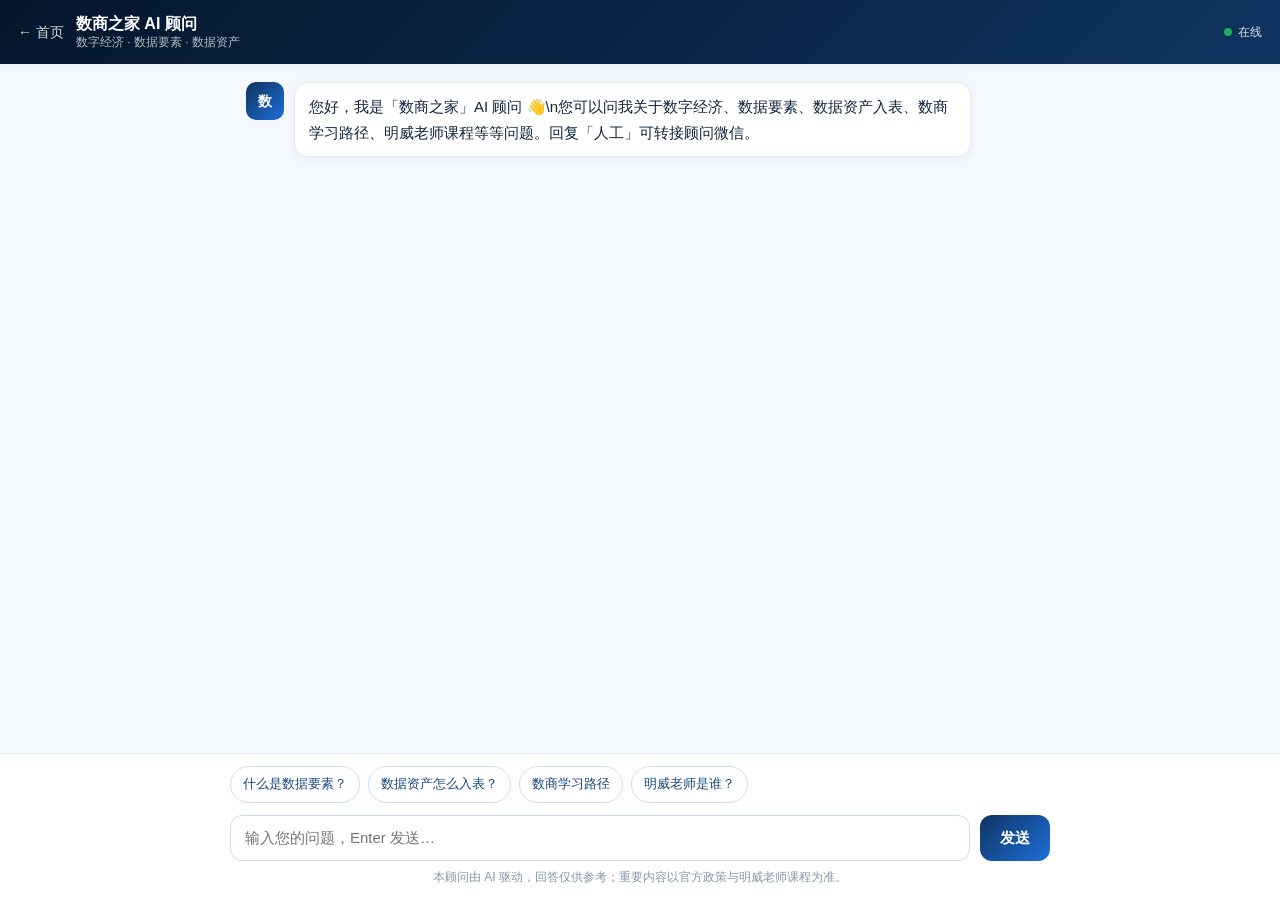
==== ai.html @ f111f015 "deploy: ai.html" ====
<!DOCTYPE html>
<html lang="zh-CN">
<head>
<meta charset="UTF-8">
<meta name="viewport" content="width=device-width, initial-scale=1">
<meta http-equiv="Cache-Control" content="no-cache, no-store, must-revalidate">
<meta http-equiv="Pragma" content="no-cache">
<meta http-equiv="Expires" content="0">
<title>数商之家 AI 顾问</title>
<link rel="stylesheet" href="assets/css/style.css">
<style>
  body { background: var(--bg-soft); }
  .ai-head {
    position: sticky; top: 0; z-index: 20;
    background: linear-gradient(135deg, var(--navy-900), var(--navy-700));
    color: #fff; padding: 14px 18px;
    display: flex; align-items: center; gap: 12px;
    box-shadow: var(--shadow-sm);
  }
  .ai-head a.back { color: #fff; text-decoration: none; font-size: 14px; opacity: .85; }
  .ai-head a.back:hover { opacity: 1; }
  .ai-head .who { display: flex; flex-direction: column; line-height: 1.3; }
  .ai-head .who b { font-size: 16px; }
  .ai-head .who small { font-size: 12px; opacity: .7; }
  .ai-head .status { margin-left: auto; display: flex; align-items: center; gap: 6px; font-size: 12px; opacity: .85; }
  .ai-head .status .dot { width: 8px; height: 8px; border-radius: 50%; background: #22c55e; }

  .ai-wrap { max-width: 820px; margin: 0 auto; padding: 18px 16px 140px; }
  .ai-box { min-height: 52vh; display: flex; flex-direction: column; gap: 14px; }

  .msg { display: flex; gap: 10px; max-width: 92%; }
  .msg .av {
    flex: 0 0 38px; width: 38px; height: 38px; border-radius: 10px;
    background: linear-gradient(135deg, var(--navy-700), var(--blue-500));
    color: #fff; display: flex; align-items: center; justify-content: center; font-weight: 700; font-size: 14px;
  }
  .msg.user { align-self: flex-end; flex-direction: row-reverse; }
  .msg.user .av { background: linear-gradient(135deg, var(--orange-500), var(--orange-400)); }
  .msg .bubble {
    background: #fff; border: 1px solid var(--line); border-radius: 14px;
    padding: 11px 14px; font-size: 15px; line-height: 1.7; box-shadow: var(--shadow-sm);
    white-space: pre-wrap; word-break: break-word;
  }
  .msg.user .bubble { background: linear-gradient(135deg, var(--orange-500), var(--orange-400)); color: #fff; border: none; }

  .typing .bubble { color: var(--text-3); }
  .typing .bubble i { display: inline-block; width: 6px; height: 6px; margin: 0 1px; border-radius: 50%; background: var(--text-3); animation: blink 1.2s infinite; }
  .typing .bubble i:nth-child(2) { animation-delay: .2s; }
  .typing .bubble i:nth-child(3) { animation-delay: .4s; }
  @keyframes blink { 0%,60%,100%{opacity:.25} 30%{opacity:1} }

  .ai-input {
    position: fixed; left: 0; right: 0; bottom: 0; z-index: 20;
    background: #fff; border-top: 1px solid var(--line);
    padding: 12px 16px calc(12px + env(safe-area-inset-bottom));
  }
  .ai-input .row { max-width: 820px; margin: 0 auto; display: flex; gap: 10px; align-items: flex-end; }
  .ai-input textarea {
    flex: 1; resize: none; border: 1px solid var(--line-strong); border-radius: 12px;
    padding: 11px 14px; font-family: var(--font); font-size: 15px; line-height: 1.5; max-height: 120px; outline: none;
  }
  .ai-input textarea:focus { border-color: var(--blue-500); }
  .ai-input button {
    flex: 0 0 auto; border: none; border-radius: 12px; cursor: pointer;
    background: linear-gradient(135deg, var(--navy-700), var(--blue-500)); color: #fff;
    padding: 0 20px; height: 46px; font-size: 15px; font-weight: 600;
  }
  .ai-input button:disabled { opacity: .5; cursor: not-allowed; }
  .ai-tip { max-width: 820px; margin: 6px auto 0; font-size: 12px; color: var(--text-3); text-align: center; }
  .quick { display: flex; flex-wrap: wrap; gap: 8px; margin-bottom: 4px; }
  .quick span {
    font-size: 13px; color: var(--navy-600); background: #fff; border: 1px solid var(--line-strong);
    border-radius: 999px; padding: 6px 12px; cursor: pointer;
  }
  .quick span:hover { border-color: var(--blue-500); }
</style>
</head>
<body>

<div class="ai-head">
  <a class="back" href="index.html">← 首页</a>
  <div class="who">
    <b>数商之家 AI 顾问</b>
    <small>数字经济 · 数据要素 · 数据资产</small>
  </div>
  <div class="status"><span class="dot"></span>在线</div>
</div>

<div class="ai-wrap">
  <div class="ai-box" id="box">
    <div class="msg">
      <div class="av">数</div>
      <div class="bubble">您好，我是「数商之家」AI 顾问 👋\n您可以问我关于数字经济、数据要素、数据资产入表、数商学习路径、明威老师课程等等问题。回复「人工」可转接顾问微信。</div>
    </div>
  </div>
</div>

<div class="ai-input">
  <div class="row">
    <div style="flex:1;display:flex;flex-direction:column;gap:8px">
      <div class="quick" id="quick">
        <span>什么是数据要素？</span>
        <span>数据资产怎么入表？</span>
        <span>数商学习路径</span>
        <span>明威老师是谁？</span>
      </div>
      <textarea id="input" rows="1" placeholder="输入您的问题，Enter 发送…"></textarea>
    </div>
    <button id="send">发送</button>
  </div>
  <div class="ai-tip">本顾问由 AI 驱动，回答仅供参考；重要内容以官方政策与明威老师课程为准。</div>
</div>

<script>
// ====== 配置：部署 Cloudflare Workers 后，把下面的地址替换成您的 Worker 地址 ======
const WORKER_URL = "https://shushang-ai-advisor.workers.dev/api/chat";

const box = document.getElementById("box");
const input = document.getElementById("input");
const sendBtn = document.getElementById("send");
const quick = document.getElementById("quick");

const SYSTEM_PROMPT = "你是「数商之家」的 AI 顾问，一个聚焦数字经济、数据要素、数据资产化的专业助手。" +
  "你用通俗易懂的中文回答，擅长把复杂政策翻译成人话，把产业趋势拆解成可执行动作。" +
  "你服务个人与企业用户，介绍数商学习路径、数据资产入表、公共数据授权运营、数字IP打造等主题。" +
  "当用户表达想找真人时，引导其加微信 19852697@qq.com 或电话 13149481331，备注「数商之家」。" +
  "回答简洁有结构，适当使用要点。不要编造不确定的政策细节。";

let history = [{ role: "system", content: SYSTEM_PROMPT }];

function addMsg(role, text, typing) {
  const el = document.createElement("div");
  el.className = "msg " + role + (typing ? " typing" : "");
  el.innerHTML = '<div class="av">' + (role === "user" ? "我" : "数") + '</div>' +
    '<div class="bubble">' + (typing ? "<i></i><i></i><i></i>" : escapeHtml(text)) + '</div>';
  box.appendChild(el);
  box.scrollTop = box.scrollHeight;
  return el;
}
function escapeHtml(s) {
  return s.replace(/[&<>]/g, c => ({ "&": "&amp;", "<": "&lt;", ">": "&gt;" }[c]));
}

async function ask(text) {
  if (!text.trim()) return;
  addMsg("user", text);
  history.push({ role: "user", content: text });
  input.value = ""; input.style.height = "auto";
  sendBtn.disabled = true;
  const loading = addMsg("ai", "", true);

  try {
    const resp = await fetch(WORKER_URL, {
      method: "POST",
      headers: { "Content-Type": "application/json" },
      body: JSON.stringify({ messages: history })
    });
    if (!resp.ok) throw new Error("服务返回 " + resp.status);
    const data = await resp.json();
    const reply = (data.choices && data.choices[0].message.content) || "（暂无回复）";
    history.push({ role: "assistant", content: reply });
    loading.classList.remove("typing");
    loading.querySelector(".bubble").textContent = reply;
  } catch (e) {
    loading.classList.remove("typing");
    loading.querySelector(".bubble").textContent = "暂时连不上顾问服务，请稍后再试，或直接加微信 19852697@qq.com。";
  } finally {
    sendBtn.disabled = false;
    box.scrollTop = box.scrollHeight;
  }
}

sendBtn.addEventListener("click", () => ask(input.value));
input.addEventListener("keydown", e => {
  if (e.key === "Enter" && !e.shiftKey) { e.preventDefault(); ask(input.value); }
});
input.addEventListener("input", () => { input.style.height = "auto"; input.style.height = Math.min(input.scrollHeight, 120) + "px"; });
quick.addEventListener("click", e => {
  if (e.target.tagName === "SPAN") ask(e.target.textContent);
});
</script>
</body>
</html>
---- assets/css/style.css ----
/* ==========================================================
   数商之家 Shushang Home — 全站样式表
   风格：深蓝专业风 + 橙色点缀，浅色主题
   ========================================================== */

:root {
  /* 主色 - 深蓝 */
  --navy-900: #05162c;
  --navy-800: #0a2447;
  --navy-700: #0f3460;
  --navy-600: #16487f;
  --blue-500: #1e6fd9;
  --blue-300: #6aa6f0;

  /* 强调色 - 橙 */
  --orange-600: #e8630a;
  --orange-500: #ff7a18;
  --orange-400: #ff9d52;
  --orange-100: #fff2e6;

  /* 辅助色 */
  --teal-500: #0fa8a0;
  --purple-500: #6b5ce7;

  /* 中性色 */
  --bg: #ffffff;
  --bg-soft: #f5f8fc;
  --bg-deep: #eef3fa;
  --line: #e2eaf5;
  --line-strong: #cfdcee;
  --text: #10243c;
  --text-2: #4a5c74;
  --text-3: #8496ac;
  --white: #fff;

  --radius-sm: 8px;
  --radius: 14px;
  --radius-lg: 20px;
  --shadow-sm: 0 2px 10px rgba(10, 36, 71, .06);
  --shadow: 0 8px 28px rgba(10, 36, 71, .09);
  --shadow-lg: 0 18px 48px rgba(10, 36, 71, .14);

  --maxw: 1200px;
  --nav-h: 72px;

  --font: "PingFang SC", "Microsoft YaHei", "Hiragino Sans GB", "Source Han Sans SC",
    -apple-system, BlinkMacSystemFont, "Segoe UI", Roboto, Helvetica, Arial, sans-serif;
}

* { box-sizing: border-box; }

html { scroll-behavior: smooth; }

body {
  margin: 0;
  font-family: var(--font);
  color: var(--text);
  background: var(--bg);
  font-size: 16px;
  line-height: 1.75;
  -webkit-font-smoothing: antialiased;
}

img, svg { max-width: 100%; display: block; }
a { color: inherit; text-decoration: none; }
ul { margin: 0; padding: 0; list-style: none; }
h1, h2, h3, h4 { margin: 0; line-height: 1.35; font-weight: 700; letter-spacing: -.01em; }
p { margin: 0; }
button { font-family: inherit; }

.container {
  width: 100%;
  max-width: var(--maxw);
  margin: 0 auto;
  padding: 0 24px;
}

/* ---------- 顶部公告条 ---------- */
.topbar {
  background: var(--navy-900);
  color: #c8d8ec;
  font-size: 13px;
  height: 36px;
  display: flex;
  align-items: center;
}
.topbar .container {
  display: flex;
  align-items: center;
  justify-content: space-between;
  gap: 16px;
}
.topbar span { opacity: .9; }
.topbar .dot {
  display: inline-block;
  width: 6px; height: 6px;
  border-radius: 50%;
  background: var(--orange-500);
  margin-right: 8px;
  vertical-align: middle;
}
.topbar-links { display: flex; gap: 18px; }
.topbar-links a:hover { color: var(--orange-400); }

/* ---------- 导航 ---------- */
.nav {
  position: sticky;
  top: 0;
  z-index: 100;
  background: rgba(255, 255, 255, .92);
  backdrop-filter: saturate(180%) blur(12px);
  border-bottom: 1px solid var(--line);
  transition: box-shadow .25s, background .25s;
}
.nav.scrolled { box-shadow: var(--shadow-sm); }
.nav .container {
  height: var(--nav-h);
  display: flex;
  align-items: center;
  gap: 28px;
}

.logo { display: flex; align-items: center; gap: 12px; flex-shrink: 0; }
.logo-mark {
  width: 40px; height: 40px;
  border-radius: 11px;
  background: linear-gradient(135deg, var(--navy-700), var(--blue-500) 60%, var(--orange-500));
  display: grid;
  place-items: center;
  color: #fff;
  font-weight: 800;
  font-size: 17px;
  letter-spacing: -1px;
  box-shadow: 0 6px 16px rgba(22, 72, 127, .3);
}
.logo-text b { display: block; font-size: 18px; letter-spacing: 1px; line-height: 1.2; }
.logo-text small { display: block; font-size: 11px; color: var(--text-3); letter-spacing: 2.5px; text-transform: uppercase; }

.nav-menu { display: flex; align-items: center; gap: 4px; margin-left: auto; }
.nav-menu > li { position: relative; }
.nav-menu a {
  display: block;
  padding: 10px 14px;
  border-radius: 8px;
  font-size: 15px;
  color: var(--text-2);
  font-weight: 500;
  transition: color .2s, background .2s;
}
.nav-menu a:hover { color: var(--navy-700); background: var(--bg-soft); }
.nav-menu a.active { color: var(--orange-600); font-weight: 600; }
.nav-menu a.active::after {
  content: "";
  position: absolute;
  left: 14px; right: 14px; bottom: 2px;
  height: 2px;
  border-radius: 2px;
  background: var(--orange-500);
}

.nav-cta {
  display: flex;
  align-items: center;
  gap: 10px;
  flex-shrink: 0;
}

/* 移动端汉堡 */
.nav-toggle {
  display: none;
  width: 42px; height: 42px;
  border: 1px solid var(--line-strong);
  border-radius: 10px;
  background: #fff;
  cursor: pointer;
  margin-left: auto;
  position: relative;
}
.nav-toggle i {
  position: absolute;
  left: 11px; right: 11px;
  height: 2px;
  background: var(--navy-700);
  border-radius: 2px;
  transition: .25s;
}
.nav-toggle i:nth-child(1) { top: 14px; }
.nav-toggle i:nth-child(2) { top: 20px; }
.nav-toggle i:nth-child(3) { top: 26px; }
.nav-toggle.open i:nth-child(1) { transform: translateY(6px) rotate(45deg); }
.nav-toggle.open i:nth-child(2) { opacity: 0; }
.nav-toggle.open i:nth-child(3) { transform: translateY(-6px) rotate(-45deg); }

/* ---------- 按钮 ---------- */
.btn {
  display: inline-flex;
  align-items: center;
  justify-content: center;
  gap: 8px;
  height: 44px;
  padding: 0 22px;
  border-radius: 10px;
  font-size: 15px;
  font-weight: 600;
  border: 1px solid transparent;
  cursor: pointer;
  transition: transform .18s, box-shadow .18s, background .18s, color .18s;
  white-space: nowrap;
}
.btn-primary {
  background: linear-gradient(135deg, var(--orange-500), var(--orange-600));
  color: #fff;
  box-shadow: 0 6px 18px rgba(232, 99, 10, .28);
}
.btn-primary:hover { transform: translateY(-2px); box-shadow: 0 10px 26px rgba(232, 99, 10, .36); }
.btn-navy {
  background: var(--navy-800);
  color: #fff;
}
.btn-navy:hover { background: var(--navy-700); transform: translateY(-2px); }
.btn-ghost {
  background: #fff;
  color: var(--navy-700);
  border-color: var(--line-strong);
}
.btn-ghost:hover { border-color: var(--blue-500); color: var(--blue-500); transform: translateY(-2px); }
.btn-light {
  background: rgba(255, 255, 255, .12);
  color: #fff;
  border-color: rgba(255, 255, 255, .32);
  backdrop-filter: blur(4px);
}
.btn-light:hover { background: rgba(255, 255, 255, .2); }
.btn-sm { height: 36px; padding: 0 16px; font-size: 14px; border-radius: 8px; }

/* ---------- 区块通用 ---------- */
.section { padding: 84px 0; }
.section-soft { background: var(--bg-soft); }
.section-deep { background: var(--bg-deep); }

.sec-head { max-width: 720px; margin-bottom: 44px; }
.sec-head.center { margin-left: auto; margin-right: auto; text-align: center; }
.eyebrow {
  display: inline-flex;
  align-items: center;
  gap: 8px;
  font-size: 13px;
  font-weight: 700;
  letter-spacing: 1.5px;
  color: var(--orange-600);
  text-transform: uppercase;
  margin-bottom: 14px;
}
.eyebrow::before {
  content: "";
  width: 24px; height: 2px;
  background: var(--orange-500);
  border-radius: 2px;
}
.sec-head h2 { font-size: 34px; color: var(--navy-800); margin-bottom: 14px; }
.sec-head p { color: var(--text-2); font-size: 16.5px; }

/* ---------- Hero ---------- */
.hero {
  position: relative;
  background: linear-gradient(135deg, var(--navy-900) 0%, var(--navy-700) 55%, #14457e 100%);
  color: #fff;
  overflow: hidden;
  padding: 92px 0 100px;
}
.hero::before {
  content: "";
  position: absolute;
  inset: 0;
  background-image:
    linear-gradient(rgba(255, 255, 255, .045) 1px, transparent 1px),
    linear-gradient(90deg, rgba(255, 255, 255, .045) 1px, transparent 1px);
  background-size: 56px 56px;
  mask-image: radial-gradient(ellipse at 30% 20%, #000 30%, transparent 78%);
}
.hero::after {
  content: "";
  position: absolute;
  width: 620px; height: 620px;
  right: -180px; top: -220px;
  border-radius: 50%;
  background: radial-gradient(circle, rgba(255, 122, 24, .28), transparent 62%);
}
.hero .container { position: relative; z-index: 2; }
.hero-grid {
  display: grid;
  grid-template-columns: 1.15fr .85fr;
  gap: 56px;
  align-items: center;
}
.hero h1 {
  font-size: 46px;
  line-height: 1.28;
  margin-bottom: 20px;
}
.hero h1 em { font-style: normal; color: var(--orange-400); }
.hero .lead {
  font-size: 17.5px;
  color: #c5d7ee;
  margin-bottom: 30px;
  max-width: 560px;
}
.hero-actions { display: flex; gap: 14px; flex-wrap: wrap; margin-bottom: 36px; }
.hero-tags { display: flex; flex-wrap: wrap; gap: 10px; }
.hero-tags span {
  font-size: 13.5px;
  padding: 6px 14px;
  border-radius: 999px;
  background: rgba(255, 255, 255, .1);
  border: 1px solid rgba(255, 255, 255, .18);
  color: #dbe7f6;
}

/* Hero 数据卡 */
.hero-card {
  background: rgba(255, 255, 255, .07);
  border: 1px solid rgba(255, 255, 255, .16);
  border-radius: var(--radius-lg);
  padding: 28px;
  backdrop-filter: blur(10px);
}
.hero-card h4 {
  font-size: 15px;
  color: #9fc0e6;
  margin-bottom: 20px;
  letter-spacing: .5px;
  font-weight: 600;
}
.stat-row { display: grid; grid-template-columns: 1fr 1fr; gap: 22px 18px; }
.stat b {
  display: block;
  font-size: 32px;
  line-height: 1.1;
  color: #fff;
  font-weight: 800;
}
.stat b i { font-style: normal; font-size: 16px; color: var(--orange-400); margin-left: 3px; }
.stat span { font-size: 13.5px; color: #a8c2e0; }
.hero-card .divider { height: 1px; background: rgba(255, 255, 255, .14); margin: 24px 0 18px; }
.hero-note { font-size: 13px; color: #93b1d4; line-height: 1.7; }

/* ---------- 板块卡片 ---------- */
.grid { display: grid; gap: 24px; }
.g-2 { grid-template-columns: repeat(2, 1fr); }
.g-3 { grid-template-columns: repeat(3, 1fr); }
.g-4 { grid-template-columns: repeat(4, 1fr); }

.card {
  background: #fff;
  border: 1px solid var(--line);
  border-radius: var(--radius);
  padding: 28px;
  transition: transform .22s, box-shadow .22s, border-color .22s;
}
.card:hover { transform: translateY(-4px); box-shadow: var(--shadow); border-color: var(--line-strong); }

.mod-card {
  position: relative;
  overflow: hidden;
  display: flex;
  flex-direction: column;
  min-height: 250px;
}
.mod-card::after {
  content: "";
  position: absolute;
  right: -40px; bottom: -40px;
  width: 130px; height: 130px;
  border-radius: 50%;
  background: var(--bg-soft);
  transition: transform .3s, background .3s;
}
.mod-card:hover::after { transform: scale(1.25); background: var(--orange-100); }
.mod-icon {
  width: 52px; height: 52px;
  border-radius: 14px;
  display: grid;
  place-items: center;
  background: linear-gradient(135deg, var(--navy-700), var(--blue-500));
  color: #fff;
  margin-bottom: 18px;
  position: relative;
  z-index: 1;
}
.mod-icon svg { width: 26px; height: 26px; }
.mod-card h3 { font-size: 20px; margin-bottom: 10px; position: relative; z-index: 1; }
.mod-card p { color: var(--text-2); font-size: 15px; position: relative; z-index: 1; flex: 1; }
.mod-card .more {
  margin-top: 16px;
  font-size: 14px;
  font-weight: 600;
  color: var(--orange-600);
  display: inline-flex;
  align-items: center;
  gap: 6px;
  position: relative;
  z-index: 1;
}
.mod-card .more::after { content: "→"; transition: transform .2s; }
.mod-card:hover .more::after { transform: translateX(5px); }

/* ---------- 亮点条 ---------- */
.highlights {
  display: grid;
  grid-template-columns: repeat(4, 1fr);
  gap: 1px;
  background: var(--line);
  border: 1px solid var(--line);
  border-radius: var(--radius);
  overflow: hidden;
}
.highlight {
  background: #fff;
  padding: 30px 26px;
  text-align: center;
}
.highlight b {
  display: block;
  font-size: 30px;
  color: var(--navy-700);
  font-weight: 800;
  line-height: 1.1;
}
.highlight b i { font-style: normal; font-size: 15px; color: var(--orange-500); margin-left: 2px; }
.highlight span { font-size: 14px; color: var(--text-2); }

/* ---------- 内容列表 ---------- */
.news-list { display: grid; gap: 14px; }
.news-item {
  display: grid;
  grid-template-columns: 96px 1fr auto;
  gap: 20px;
  align-items: center;
  padding: 20px 24px;
  background: #fff;
  border: 1px solid var(--line);
  border-radius: var(--radius);
  transition: border-color .2s, box-shadow .2s, transform .2s;
}
.news-item:hover { border-color: var(--blue-300); box-shadow: var(--shadow-sm); transform: translateX(3px); }
.news-date { font-size: 13px; color: var(--text-3); font-variant-numeric: tabular-nums; }
.news-item h4 { font-size: 17px; margin-bottom: 5px; color: var(--navy-800); }
.news-item p { font-size: 14.5px; color: var(--text-2); }
.tag {
  display: inline-block;
  font-size: 12.5px;
  font-weight: 600;
  padding: 4px 12px;
  border-radius: 999px;
  background: var(--bg-soft);
  color: var(--navy-600);
  border: 1px solid var(--line);
  white-space: nowrap;
}
.tag-orange { background: var(--orange-100); color: var(--orange-600); border-color: #ffd9b8; }
.tag-blue { background: #e8f1fd; color: var(--blue-500); border-color: #cfe2fb; }
.tag-teal { background: #e4f7f5; color: #0b8f88; border-color: #c2ece8; }
.tag-purple { background: #efedfd; color: #5b4bd6; border-color: #d8d3fa; }

/* ---------- 时间轴 ---------- */
.timeline { position: relative; padding-left: 34px; }
.timeline::before {
  content: "";
  position: absolute;
  left: 9px; top: 6px; bottom: 6px;
  width: 2px;
  background: linear-gradient(180deg, var(--orange-500), var(--blue-500));
  border-radius: 2px;
}
.tl-item { position: relative; padding-bottom: 30px; }
.tl-item:last-child { padding-bottom: 0; }
.tl-item::before {
  content: "";
  position: absolute;
  left: -30px; top: 7px;
  width: 12px; height: 12px;
  border-radius: 50%;
  background: #fff;
  border: 3px solid var(--orange-500);
}
.tl-item h4 { font-size: 17px; color: var(--navy-800); margin-bottom: 6px; }
.tl-item .tl-time { font-size: 13px; color: var(--orange-600); font-weight: 600; margin-bottom: 4px; }
.tl-item p { color: var(--text-2); font-size: 15px; }

/* ---------- 步骤 / 路径 ---------- */
.steps { display: grid; grid-template-columns: repeat(4, 1fr); gap: 20px; }
.step {
  position: relative;
  background: #fff;
  border: 1px solid var(--line);
  border-radius: var(--radius);
  padding: 26px 22px;
}
.step .num {
  width: 38px; height: 38px;
  border-radius: 10px;
  background: var(--navy-800);
  color: #fff;
  display: grid;
  place-items: center;
  font-weight: 700;
  font-size: 16px;
  margin-bottom: 16px;
}
.step h4 { font-size: 17px; margin-bottom: 8px; }
.step p { font-size: 14.5px; color: var(--text-2); }

/* ---------- 特性列表 ---------- */
.feature-list { display: grid; gap: 14px; margin-top: 8px; }
.feature-list li {
  display: flex;
  gap: 12px;
  align-items: flex-start;
  font-size: 15.5px;
  color: var(--text-2);
}
.feature-list li svg { flex-shrink: 0; margin-top: 4px; width: 18px; height: 18px; color: var(--orange-500); }

/* ---------- 通用两栏 ---------- */
.split {
  display: grid;
  grid-template-columns: 1fr 1fr;
  gap: 56px;
  align-items: center;
}
.split.reverse .split-visual { order: -1; }

/* 视觉块（纯 CSS/SVG 插画容器） */
.visual {
  position: relative;
  border-radius: var(--radius-lg);
  overflow: hidden;
  background: linear-gradient(140deg, var(--navy-800), var(--navy-600) 60%, var(--blue-500));
  min-height: 340px;
  display: grid;
  place-items: center;
  padding: 34px;
  color: #fff;
}
.visual::before {
  content: "";
  position: absolute;
  inset: 0;
  background-image:
    linear-gradient(rgba(255, 255, 255, .05) 1px, transparent 1px),
    linear-gradient(90deg, rgba(255, 255, 255, .05) 1px, transparent 1px);
  background-size: 40px 40px;
}
.visual > * { position: relative; z-index: 1; }
.visual-inner { text-align: center; }
.visual-inner .big {
  font-size: 52px;
  font-weight: 800;
  line-height: 1.1;
  margin-bottom: 10px;
}
.visual-inner .big em { font-style: normal; color: var(--orange-400); }
.visual-inner p { color: #b9d0ea; font-size: 15px; }

/* ---------- 图表条 ---------- */
.bars { display: grid; gap: 16px; }
.bar-row { display: grid; grid-template-columns: 108px 1fr 62px; gap: 14px; align-items: center; font-size: 14.5px; }
.bar-track { height: 10px; background: var(--bg-deep); border-radius: 999px; overflow: hidden; }
.bar-fill { height: 100%; border-radius: 999px; background: linear-gradient(90deg, var(--navy-600), var(--blue-500)); }
.bar-row .val { text-align: right; color: var(--navy-700); font-weight: 700; font-variant-numeric: tabular-nums; }

/* ---------- 引用 ---------- */
.quote {
  background: var(--navy-800);
  color: #fff;
  border-radius: var(--radius-lg);
  padding: 44px 48px;
  position: relative;
  overflow: hidden;
}
.quote::before {
  content: "\201C";
  position: absolute;
  left: 18px; top: -14px;
  font-size: 130px;
  color: rgba(255, 255, 255, .07);
  font-family: Georgia, serif;
}
.quote p { font-size: 21px; line-height: 1.75; position: relative; z-index: 1; }
.quote footer { margin-top: 18px; font-size: 14.5px; color: #9fc0e6; position: relative; z-index: 1; }

/* ---------- CTA ---------- */
.cta {
  background: linear-gradient(120deg, var(--navy-900), var(--navy-700) 60%, #14508f);
  color: #fff;
  text-align: center;
  padding: 76px 0;
  position: relative;
  overflow: hidden;
}
.cta::after {
  content: "";
  position: absolute;
  width: 500px; height: 500px;
  left: -160px; bottom: -260px;
  border-radius: 50%;
  background: radial-gradient(circle, rgba(255, 122, 24, .25), transparent 62%);
}
.cta .container { position: relative; z-index: 1; }
.cta h2 { font-size: 32px; margin-bottom: 14px; }
.cta p { color: #bfd4ee; margin-bottom: 28px; font-size: 16.5px; }
.cta .hero-actions { justify-content: center; margin-bottom: 0; }

/* ---------- 页脚 ---------- */
.footer {
  background: var(--navy-900);
  color: #9db4d0;
  padding: 60px 0 26px;
  font-size: 14.5px;
}
.footer-grid {
  display: grid;
  grid-template-columns: 1.6fr 1fr 1fr 1fr 1.2fr;
  gap: 36px;
  padding-bottom: 36px;
  border-bottom: 1px solid rgba(255, 255, 255, .1);
}
.footer h5 { color: #fff; font-size: 15px; margin-bottom: 16px; font-weight: 600; }
.footer li { margin-bottom: 10px; }
.footer li a:hover { color: var(--orange-400); }
.footer .logo-text b { color: #fff; }
.footer .logo-text small { color: #6f88a6; }
.footer-about { margin: 16px 0 0; line-height: 1.8; }
.footer-bottom {
  padding-top: 22px;
  display: flex;
  justify-content: space-between;
  gap: 16px;
  flex-wrap: wrap;
  font-size: 13.5px;
  color: #6f88a6;
}
.disclaimer {
  margin-top: 18px;
  padding: 14px 18px;
  background: rgba(255, 255, 255, .05);
  border-left: 3px solid var(--orange-500);
  border-radius: 0 8px 8px 0;
  font-size: 13px;
  color: #8fa7c4;
  line-height: 1.7;
}

/* ---------- 页头（内页） ---------- */
.pagehead {
  background: linear-gradient(135deg, var(--navy-900), var(--navy-700) 70%, #16487f);
  color: #fff;
  padding: 56px 0 60px;
  position: relative;
  overflow: hidden;
}
.pagehead::before {
  content: "";
  position: absolute;
  inset: 0;
  background-image:
    linear-gradient(rgba(255, 255, 255, .04) 1px, transparent 1px),
    linear-gradient(90deg, rgba(255, 255, 255, .04) 1px, transparent 1px);
  background-size: 48px 48px;
  mask-image: radial-gradient(ellipse at 80% 0%, #000 20%, transparent 72%);
}
.pagehead .container { position: relative; z-index: 1; }
.crumb { font-size: 13.5px; color: #93b1d4; margin-bottom: 14px; }
.crumb a:hover { color: var(--orange-400); }
.pagehead h1 { font-size: 38px; margin-bottom: 14px; }
.pagehead p { color: #bed2ea; font-size: 16.5px; max-width: 720px; }
.pagehead-tags { display: flex; gap: 10px; flex-wrap: wrap; margin-top: 22px; }
.pagehead-tags span {
  font-size: 13px;
  padding: 5px 14px;
  border-radius: 999px;
  background: rgba(255, 255, 255, .1);
  border: 1px solid rgba(255, 255, 255, .2);
}

/* ---------- 面包屑筛选 ---------- */
.filters {
  display: flex;
  gap: 10px;
  flex-wrap: wrap;
  margin-bottom: 28px;
}
.filter {
  padding: 8px 18px;
  border-radius: 999px;
  border: 1px solid var(--line-strong);
  background: #fff;
  font-size: 14.5px;
  color: var(--text-2);
  cursor: pointer;
  transition: .2s;
}
.filter:hover { border-color: var(--blue-500); color: var(--blue-500); }
.filter.active { background: var(--navy-800); border-color: var(--navy-800); color: #fff; }

/* ---------- 表格 ---------- */
.table-wrap { overflow-x: auto; border: 1px solid var(--line); border-radius: var(--radius); background: #fff; }
table { width: 100%; border-collapse: collapse; font-size: 14.8px; min-width: 620px; }
th {
  background: var(--bg-soft);
  text-align: left;
  padding: 14px 18px;
  font-size: 14px;
  color: var(--navy-700);
  font-weight: 700;
  white-space: nowrap;
}
td { padding: 14px 18px; border-top: 1px solid var(--line); color: var(--text-2); }
tbody tr:hover td { background: #fafcff; }
td strong { color: var(--text); }

/* ---------- 人物 ---------- */
.profile-card {
  background: #fff;
  border: 1px solid var(--line);
  border-radius: var(--radius-lg);
  overflow: hidden;
  box-shadow: var(--shadow-sm);
}
.profile-top {
  padding: 34px;
  background: linear-gradient(135deg, var(--navy-800), var(--navy-600) 65%, var(--blue-500));
  color: #fff;
  display: flex;
  gap: 24px;
  align-items: center;
}
.avatar {
  width: 108px; height: 108px;
  border-radius: 24px;
  flex-shrink: 0;
  background: linear-gradient(140deg, var(--orange-400), var(--orange-600));
  display: grid;
  place-items: center;
  font-size: 40px;
  font-weight: 800;
  color: #fff;
  box-shadow: 0 10px 26px rgba(0, 0, 0, .22);
}
.profile-top h2 { font-size: 27px; margin-bottom: 6px; }
.profile-top .role { color: #ffcf9e; font-size: 15px; font-weight: 600; margin-bottom: 12px; }
.profile-top .bio { color: #c3d7ee; font-size: 14.5px; line-height: 1.7; }
.profile-body { padding: 28px 34px 34px; }
.profile-body h4 { font-size: 16px; color: var(--navy-800); margin-bottom: 14px; }
.chips { display: flex; flex-wrap: wrap; gap: 10px; margin-bottom: 26px; }
.chip {
  padding: 7px 15px;
  border-radius: 8px;
  background: var(--bg-soft);
  border: 1px solid var(--line);
  font-size: 14px;
  color: var(--navy-600);
  font-weight: 500;
}

/* ---------- 服务流程 ---------- */
.flow { display: grid; grid-template-columns: repeat(4, 1fr); gap: 16px; }
.flow-step {
  background: #fff;
  border: 1px solid var(--line);
  border-radius: var(--radius);
  padding: 24px 20px;
  position: relative;
}
.flow-step .idx {
  font-size: 13px;
  font-weight: 700;
  color: var(--orange-600);
  letter-spacing: 1px;
  margin-bottom: 8px;
}
.flow-step h4 { font-size: 16.5px; margin-bottom: 8px; }
.flow-step p { font-size: 14px; color: var(--text-2); }

/* ---------- 响应式 ---------- */
@media (max-width: 1080px) {
  .footer-grid { grid-template-columns: 1fr 1fr 1fr; }
  .hero-grid { grid-template-columns: 1fr; gap: 40px; }
  .hero h1 { font-size: 38px; }
}

@media (max-width: 900px) {
  .nav-toggle { display: block; }
  .nav-menu {
    position: absolute;
    top: var(--nav-h);
    left: 0; right: 0;
    background: #fff;
    border-bottom: 1px solid var(--line);
    flex-direction: column;
    align-items: stretch;
    gap: 0;
    padding: 10px 16px 18px;
    box-shadow: var(--shadow);
    display: none;
  }
  .nav-menu.open { display: flex; }
  .nav-menu a { padding: 13px 10px; font-size: 16px; border-radius: 6px; }
  .nav-menu a.active::after { display: none; }
  .nav-cta { display: none; }
  .g-4, .g-3, .steps, .flow { grid-template-columns: repeat(2, 1fr); }
  .split { grid-template-columns: 1fr; gap: 34px; }
  .split.reverse .split-visual { order: 0; }
  .highlights { grid-template-columns: repeat(2, 1fr); }
  .section { padding: 60px 0; }
  .sec-head h2 { font-size: 28px; }
  .news-item { grid-template-columns: 1fr; gap: 10px; }
  .news-date { order: -1; }
}

@media (max-width: 620px) {
  .container { padding: 0 18px; }
  .topbar-links { display: none; }
  .hero { padding: 60px 0 70px; }
  .hero h1 { font-size: 30px; }
  .hero .lead { font-size: 16px; }
  .g-4, .g-3, .g-2, .steps, .flow, .highlights { grid-template-columns: 1fr; }
  .sec-head h2 { font-size: 25px; }
  .pagehead h1 { font-size: 29px; }
  .quote { padding: 32px 26px; }
  .quote p { font-size: 18px; }
  .profile-top { flex-direction: column; text-align: center; padding: 26px; }
  .profile-body { padding: 24px 22px 28px; }
  .footer-grid { grid-template-columns: 1fr 1fr; }
  .stat-row { grid-template-columns: 1fr 1fr; }
}

/* ---------- 动效 ---------- */
.reveal { opacity: 0; transform: translateY(22px); transition: opacity .6s ease, transform .6s ease; }
.reveal.in { opacity: 1; transform: none; }

/* 回到顶部 */
.totop {
  position: fixed;
  right: 26px; bottom: 26px;
  width: 46px; height: 46px;
  border-radius: 50%;
  background: var(--navy-800);
  color: #fff;
  border: none;
  cursor: pointer;
  display: grid;
  place-items: center;
  box-shadow: var(--shadow);
  opacity: 0;
  pointer-events: none;
  transition: opacity .25s, transform .25s;
  z-index: 90;
}
.totop.show { opacity: 1; pointer-events: auto; }
.totop:hover { transform: translateY(-3px); background: var(--orange-500); }
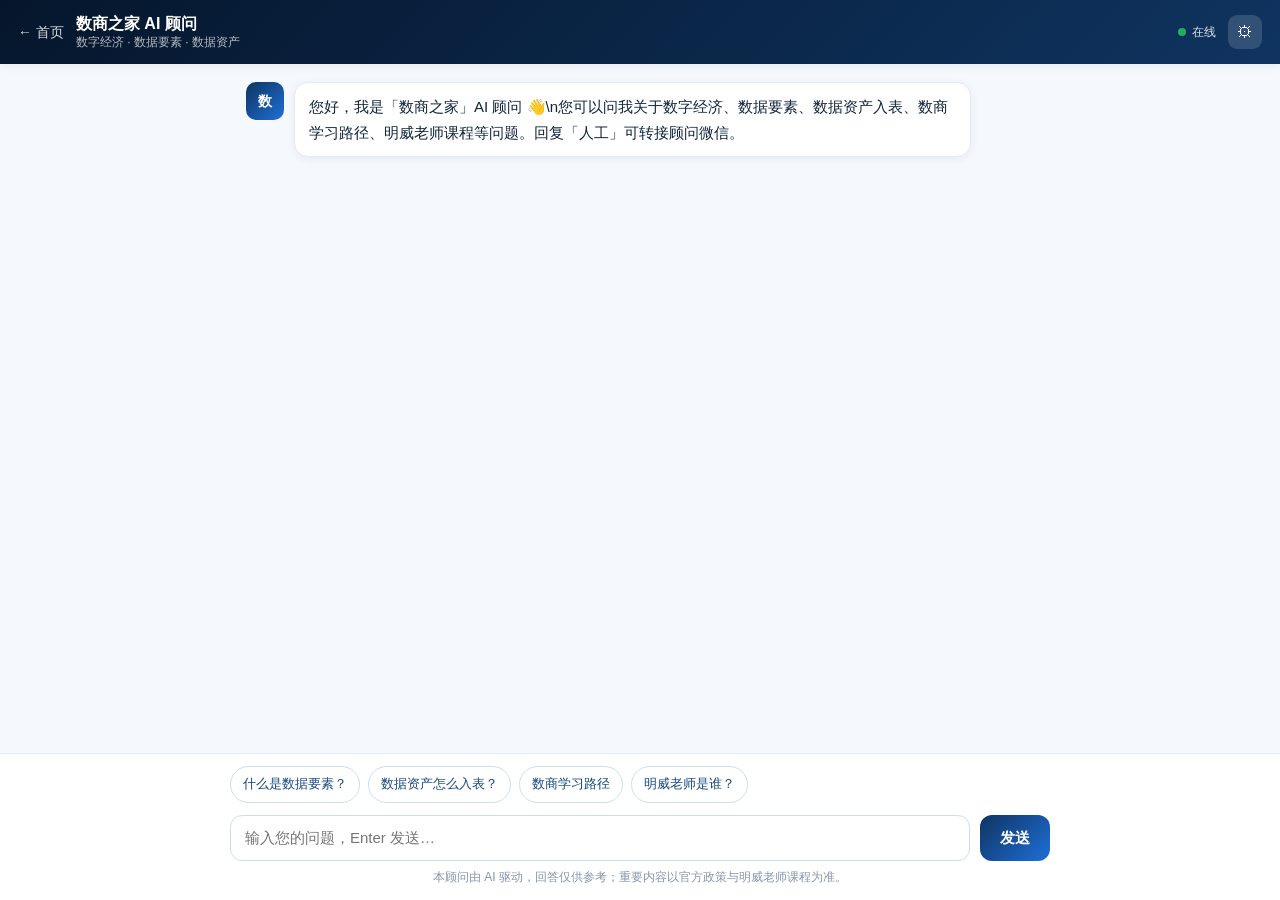
==== commit ae53331a: "deploy: ai.html" ====
--- a/ai.html
+++ b/ai.html
@@ -24,6 +24,21 @@
   .ai-head .who small { font-size: 12px; opacity: .7; }
   .ai-head .status { margin-left: auto; display: flex; align-items: center; gap: 6px; font-size: 12px; opacity: .85; }
   .ai-head .status .dot { width: 8px; height: 8px; border-radius: 50%; background: #22c55e; }
+  .ai-head .gear { background: rgba(255,255,255,.15); border: none; color: #fff; width: 34px; height: 34px; border-radius: 9px; cursor: pointer; font-size: 16px; }
+  .ai-head .gear:hover { background: rgba(255,255,255,.3); }
+
+  .ai-set {
+    background: #fff; border-bottom: 1px solid var(--line); padding: 12px 16px;
+    display: none; gap: 10px; flex-wrap: wrap; align-items: center;
+    box-shadow: var(--shadow-sm);
+  }
+  .ai-set.show { display: flex; }
+  .ai-set select, .ai-set input {
+    border: 1px solid var(--line-strong); border-radius: 9px; padding: 8px 11px; font-size: 14px; font-family: var(--font);
+  }
+  .ai-set input { flex: 1; min-width: 200px; }
+  .ai-set button { border: none; border-radius: 9px; padding: 8px 16px; background: var(--navy-700); color: #fff; cursor: pointer; font-size: 14px; }
+  .ai-set .hint { width: 100%; font-size: 12px; color: var(--text-3); margin: 0; }
 
   .ai-wrap { max-width: 820px; margin: 0 auto; padding: 18px 16px 140px; }
   .ai-box { min-height: 52vh; display: flex; flex-direction: column; gap: 14px; }
@@ -84,13 +99,26 @@
     <small>数字经济 · 数据要素 · 数据资产</small>
   </div>
   <div class="status"><span class="dot"></span>在线</div>
+  <button class="gear" id="gear" title="设置 API Key">⚙</button>
+</div>
+
+<div class="ai-set" id="set">
+  <select id="model">
+    <option value="deepseek">DeepSeek（需 API Key，便宜）</option>
+    <option value="gemini">Gemini（Google 免费层，真正免费）</option>
+  </select>
+  <input id="apikey" type="password" placeholder="粘贴您的 API Key（仅保存在本机浏览器）" autocomplete="off">
+  <button id="save">保存</button>
+  <p class="hint" id="sethint">
+    Key 只存在您当前浏览器（localStorage），不会上传到任何服务器，也不会写进网站代码。DeepSeek Key 在 platform.deepseek.com 获取；Gemini 免费 Key 在 aistudio.google.com/apikey 获取（无需信用卡）。
+  </p>
 </div>
 
 <div class="ai-wrap">
   <div class="ai-box" id="box">
     <div class="msg">
       <div class="av">数</div>
-      <div class="bubble">您好，我是「数商之家」AI 顾问 👋\n您可以问我关于数字经济、数据要素、数据资产入表、数商学习路径、明威老师课程等等问题。回复「人工」可转接顾问微信。</div>
+      <div class="bubble">您好，我是「数商之家」AI 顾问 👋\n您可以问我关于数字经济、数据要素、数据资产入表、数商学习路径、明威老师课程等问题。回复「人工」可转接顾问微信。</div>
     </div>
   </div>
 </div>
@@ -112,19 +140,41 @@
 </div>
 
 <script>
-// ====== 配置：部署 Cloudflare Workers 后，把下面的地址替换成您的 Worker 地址 ======
-const WORKER_URL = "https://shushang-ai-advisor.workers.dev/api/chat";
-
 const box = document.getElementById("box");
 const input = document.getElementById("input");
 const sendBtn = document.getElementById("send");
 const quick = document.getElementById("quick");
+const gear = document.getElementById("gear");
+const setPanel = document.getElementById("set");
+const modelSel = document.getElementById("model");
+const keyInput = document.getElementById("apikey");
+const saveBtn = document.getElementById("save");
+const setHint = document.getElementById("sethint");
 
 const SYSTEM_PROMPT = "你是「数商之家」的 AI 顾问，一个聚焦数字经济、数据要素、数据资产化的专业助手。" +
   "你用通俗易懂的中文回答，擅长把复杂政策翻译成人话，把产业趋势拆解成可执行动作。" +
   "你服务个人与企业用户，介绍数商学习路径、数据资产入表、公共数据授权运营、数字IP打造等主题。" +
   "当用户表达想找真人时，引导其加微信 19852697@qq.com 或电话 13149481331，备注「数商之家」。" +
   "回答简洁有结构，适当使用要点。不要编造不确定的政策细节。";
+
+// 读取本地保存的 Key
+let cfg = {
+  model: localStorage.getItem("ssz_model") || "deepseek",
+  key: localStorage.getItem("ssz_key") || ""
+};
+modelSel.value = cfg.model;
+keyInput.value = cfg.key;
+
+gear.addEventListener("click", () => setPanel.classList.toggle("show"));
+saveBtn.addEventListener("click", () => {
+  cfg.model = modelSel.value;
+  cfg.key = keyInput.value.trim();
+  localStorage.setItem("ssz_model", cfg.model);
+  localStorage.setItem("ssz_key", cfg.key);
+  setPanel.classList.remove("show");
+  if (!cfg.key) { alert("已保存，但未填写 Key，仍无法对话。"); }
+  else { alert("已保存到本机浏览器，现在可以对话了。"); }
+});
 
 let history = [{ role: "system", content: SYSTEM_PROMPT }];
 
@@ -138,11 +188,16 @@
   return el;
 }
 function escapeHtml(s) {
-  return s.replace(/[&<>]/g, c => ({ "&": "&amp;", "<": "&lt;", ">": "&gt;" }[c]));
+  return String(s).replace(/[&<>]/g, c => ({ "&": "&amp;", "<": "&lt;", ">": "&gt;" }[c]));
 }
 
 async function ask(text) {
   if (!text.trim()) return;
+  if (!cfg.key) {
+    addMsg("ai", "请先点右上角 ⚙ 填入您的 API Key 再开始对话。");
+    setPanel.classList.add("show");
+    return;
+  }
   addMsg("user", text);
   history.push({ role: "user", content: text });
   input.value = ""; input.style.height = "auto";
@@ -150,23 +205,49 @@
   const loading = addMsg("ai", "", true);
 
   try {
-    const resp = await fetch(WORKER_URL, {
-      method: "POST",
-      headers: { "Content-Type": "application/json" },
-      body: JSON.stringify({ messages: history })
-    });
-    if (!resp.ok) throw new Error("服务返回 " + resp.status);
-    const data = await resp.json();
-    const reply = (data.choices && data.choices[0].message.content) || "（暂无回复）";
+    const reply = await callAPI(text);
     history.push({ role: "assistant", content: reply });
     loading.classList.remove("typing");
     loading.querySelector(".bubble").textContent = reply;
   } catch (e) {
     loading.classList.remove("typing");
-    loading.querySelector(".bubble").textContent = "暂时连不上顾问服务，请稍后再试，或直接加微信 19852697@qq.com。";
+    loading.querySelector(".bubble").textContent = "调用失败：" + e.message + "。请检查 Key 是否正确，或点 ⚙ 切换模型。";
   } finally {
     sendBtn.disabled = false;
     box.scrollTop = box.scrollHeight;
+  }
+}
+
+async function callAPI(userText) {
+  if (cfg.model === "gemini") {
+    // Gemini：免费层，key 放在查询参数
+    const url = "https://generativelanguage.googleapis.com/v1beta/models/gemini-1.5-flash:generateContent?key=" + encodeURIComponent(cfg.key);
+    const contents = history.filter(m => m.role !== "system").map(m => ({
+      role: m.role === "assistant" ? "model" : "user",
+      parts: [{ text: m.content }]
+    }));
+    const sys = history.find(m => m.role === "system");
+    const body = { contents };
+    if (sys) body.systemInstruction = { parts: [{ text: sys.content }] };
+    const resp = await fetch(url, {
+      method: "POST",
+      headers: { "Content-Type": "application/json" },
+      body: JSON.stringify(body)
+    });
+    if (!resp.ok) { const t = await resp.text(); throw new Error("Gemini " + resp.status + " " + t.slice(0, 120)); }
+    const data = await resp.json();
+    return data.candidates[0].content.parts.map(p => p.text).join("");
+  } else {
+    // DeepSeek：OpenAI 兼容格式
+    const url = "https://api.deepseek.com/chat/completions";
+    const resp = await fetch(url, {
+      method: "POST",
+      headers: { "Content-Type": "application/json", Authorization: "Bearer " + cfg.key },
+      body: JSON.stringify({ model: "deepseek-chat", messages: history, temperature: 0.7, stream: false })
+    });
+    if (!resp.ok) { const t = await resp.text(); throw new Error("DeepSeek " + resp.status + " " + t.slice(0, 120)); }
+    const data = await resp.json();
+    return (data.choices && data.choices[0].message.content) || "（暂无回复）";
   }
 }
 
@@ -175,9 +256,7 @@
   if (e.key === "Enter" && !e.shiftKey) { e.preventDefault(); ask(input.value); }
 });
 input.addEventListener("input", () => { input.style.height = "auto"; input.style.height = Math.min(input.scrollHeight, 120) + "px"; });
-quick.addEventListener("click", e => {
-  if (e.target.tagName === "SPAN") ask(e.target.textContent);
-});
+quick.addEventListener("click", e => { if (e.target.tagName === "SPAN") ask(e.target.textContent); });
 </script>
 </body>
 </html>
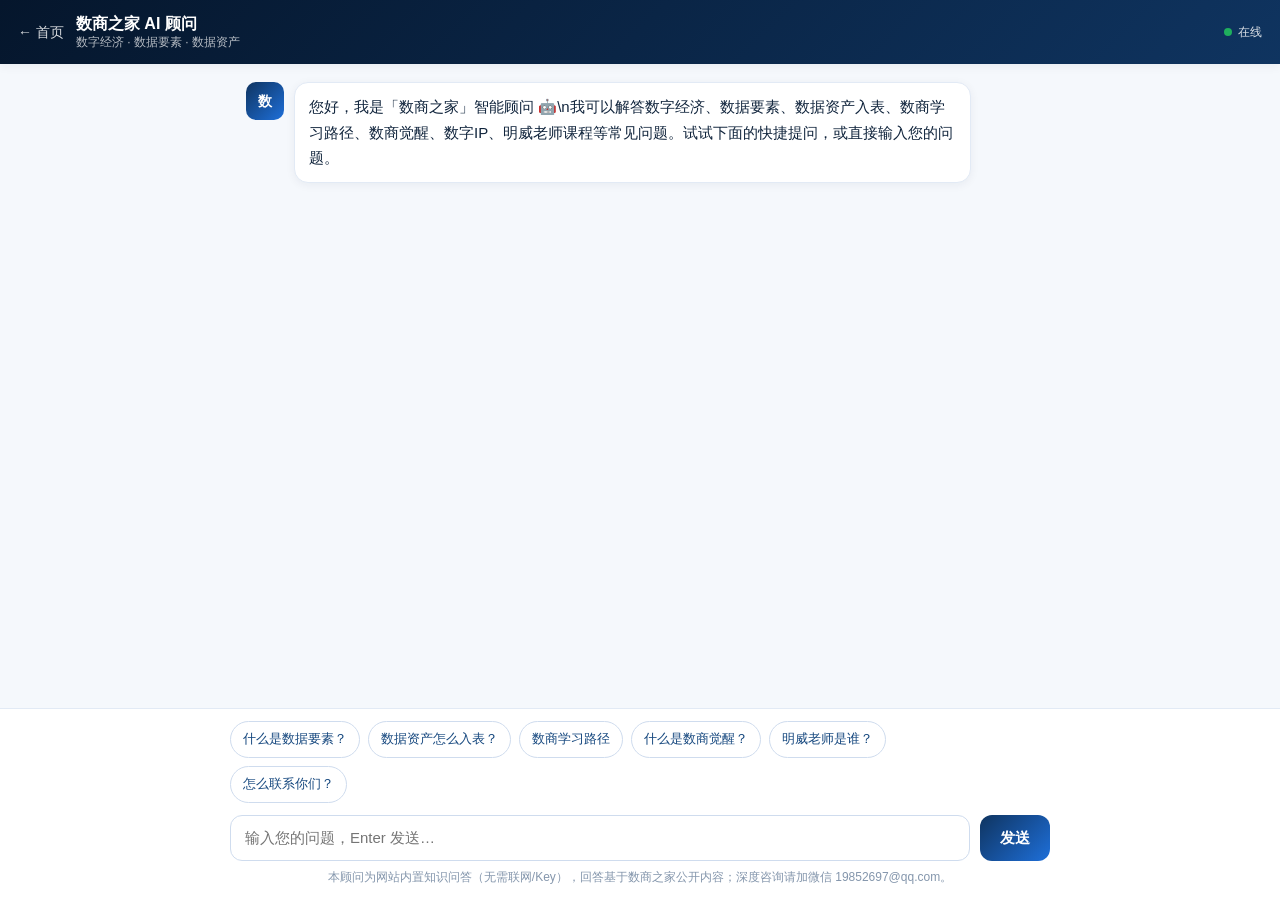
==== commit da59d917: "deploy: ai.html" ====
--- a/ai.html
+++ b/ai.html
@@ -24,21 +24,6 @@
   .ai-head .who small { font-size: 12px; opacity: .7; }
   .ai-head .status { margin-left: auto; display: flex; align-items: center; gap: 6px; font-size: 12px; opacity: .85; }
   .ai-head .status .dot { width: 8px; height: 8px; border-radius: 50%; background: #22c55e; }
-  .ai-head .gear { background: rgba(255,255,255,.15); border: none; color: #fff; width: 34px; height: 34px; border-radius: 9px; cursor: pointer; font-size: 16px; }
-  .ai-head .gear:hover { background: rgba(255,255,255,.3); }
-
-  .ai-set {
-    background: #fff; border-bottom: 1px solid var(--line); padding: 12px 16px;
-    display: none; gap: 10px; flex-wrap: wrap; align-items: center;
-    box-shadow: var(--shadow-sm);
-  }
-  .ai-set.show { display: flex; }
-  .ai-set select, .ai-set input {
-    border: 1px solid var(--line-strong); border-radius: 9px; padding: 8px 11px; font-size: 14px; font-family: var(--font);
-  }
-  .ai-set input { flex: 1; min-width: 200px; }
-  .ai-set button { border: none; border-radius: 9px; padding: 8px 16px; background: var(--navy-700); color: #fff; cursor: pointer; font-size: 14px; }
-  .ai-set .hint { width: 100%; font-size: 12px; color: var(--text-3); margin: 0; }
 
   .ai-wrap { max-width: 820px; margin: 0 auto; padding: 18px 16px 140px; }
   .ai-box { min-height: 52vh; display: flex; flex-direction: column; gap: 14px; }
@@ -57,12 +42,6 @@
     white-space: pre-wrap; word-break: break-word;
   }
   .msg.user .bubble { background: linear-gradient(135deg, var(--orange-500), var(--orange-400)); color: #fff; border: none; }
-
-  .typing .bubble { color: var(--text-3); }
-  .typing .bubble i { display: inline-block; width: 6px; height: 6px; margin: 0 1px; border-radius: 50%; background: var(--text-3); animation: blink 1.2s infinite; }
-  .typing .bubble i:nth-child(2) { animation-delay: .2s; }
-  .typing .bubble i:nth-child(3) { animation-delay: .4s; }
-  @keyframes blink { 0%,60%,100%{opacity:.25} 30%{opacity:1} }
 
   .ai-input {
     position: fixed; left: 0; right: 0; bottom: 0; z-index: 20;
@@ -99,26 +78,13 @@
     <small>数字经济 · 数据要素 · 数据资产</small>
   </div>
   <div class="status"><span class="dot"></span>在线</div>
-  <button class="gear" id="gear" title="设置 API Key">⚙</button>
-</div>
-
-<div class="ai-set" id="set">
-  <select id="model">
-    <option value="deepseek">DeepSeek（需 API Key，便宜）</option>
-    <option value="gemini">Gemini（Google 免费层，真正免费）</option>
-  </select>
-  <input id="apikey" type="password" placeholder="粘贴您的 API Key（仅保存在本机浏览器）" autocomplete="off">
-  <button id="save">保存</button>
-  <p class="hint" id="sethint">
-    Key 只存在您当前浏览器（localStorage），不会上传到任何服务器，也不会写进网站代码。DeepSeek Key 在 platform.deepseek.com 获取；Gemini 免费 Key 在 aistudio.google.com/apikey 获取（无需信用卡）。
-  </p>
 </div>
 
 <div class="ai-wrap">
   <div class="ai-box" id="box">
     <div class="msg">
       <div class="av">数</div>
-      <div class="bubble">您好，我是「数商之家」AI 顾问 👋\n您可以问我关于数字经济、数据要素、数据资产入表、数商学习路径、明威老师课程等问题。回复「人工」可转接顾问微信。</div>
+      <div class="bubble">您好，我是「数商之家」智能顾问 🤖\n我可以解答数字经济、数据要素、数据资产入表、数商学习路径、数商觉醒、数字IP、明威老师课程等常见问题。试试下面的快捷提问，或直接输入您的问题。</div>
     </div>
   </div>
 </div>
@@ -130,125 +96,130 @@
         <span>什么是数据要素？</span>
         <span>数据资产怎么入表？</span>
         <span>数商学习路径</span>
+        <span>什么是数商觉醒？</span>
         <span>明威老师是谁？</span>
+        <span>怎么联系你们？</span>
       </div>
       <textarea id="input" rows="1" placeholder="输入您的问题，Enter 发送…"></textarea>
     </div>
     <button id="send">发送</button>
   </div>
-  <div class="ai-tip">本顾问由 AI 驱动，回答仅供参考；重要内容以官方政策与明威老师课程为准。</div>
+  <div class="ai-tip">本顾问为网站内置知识问答（无需联网/Key），回答基于数商之家公开内容；深度咨询请加微信 19852697@qq.com。</div>
 </div>
 
 <script>
+/* ============ 数商之家内置知识库（零 Key、纯前端） ============ */
+const KB = [
+  {
+    q: ["数据要素是什么", "什么是数据要素", "数据为什么是要素", "数据要素定义", "数据要素概念"],
+    a: "数据要素，是指能参与社会生产经营、为使用者或所有者带来经济效益的“数据资源”。\n\n传统生产要素是土地、劳动力、资本、技术；2020 年《关于构建更加完善的要素市场化配置体制机制的意见》首次把“数据”列为第五大生产要素。简单说：当数据能被采集、确权、流通、并产生价值时，它就从“副产品”变成了“生产要素”。\n\n想系统了解，建议看《数据要素 30 讲》（入门课）。"
+  },
+  {
+    q: ["数据资产入表", "入表", "怎么入表", "入表流程", "数据资产入账", "数据资产计入报表"],
+    a: "数据资产入表，是指符合资产定义的数据资源，按《企业数据资源相关会计处理暂行规定》确认为无形资产或存货，进入企业财务报表。\n\n基本流程：① 资源盘点与识别；② 合规性与控制权确认；③ 成本归集与计量；④ 列报与披露。常见价值评估方法有三种：成本法、收益法、市场法。\n\n实操建议走“数据资产入表全流程演练”实战课，以模拟企业走完从资源梳理到披露的完整链路。"
+  },
+  {
+    q: ["学习路径", "怎么学", "从哪开始", "零基础学", "学习路线", "课程", "课程体系", "学什么"],
+    a: "数商之家按“人群 + 阶段”组织学习：\n\n【三条人群路径】\n· 企业管理者/决策层：读懂政策影响、数据投入优先级、合规红线（4—6周）\n· 业务/数据/技术岗：数据治理、数据产品、入表协同（8—10周）\n· 个人转型/求职：概念框架、岗位地图、作品集（10—12周）\n\n【四阶段地图】认知建立框架 → 政策读懂规则 → 方法掌握流程 → 实践做出成果。\n\n入门课推荐《数据要素30讲》《政策文件阅读方法》，详见“数商学习”板块。"
+  },
+  {
+    q: ["数商觉醒", "什么是数商", "数商是什么", "数商觉醒是什么", "数据商", "数据商"],
+    a: "数商（Data Quotient）= 数字时代的底层读写能力：你能多大程度上自觉地用数据去理解世界、做判断、解决问题。它不是智商，不是技术，是可训练的认知与习惯。\n\n【数商四维模型】\n· 数据认知：看得懂数据的口径、偏差与局限\n· 数据思维：遇到问题本能想到“用什么数据说清楚”\n· 数据应用：能把数据用进业务流程、推动决策\n· 数据经营：把数据当资产持续治理与运营\n\n【觉醒四阶段】沉睡期 → 感知期 → 实践期 → 内化期。多数人卡在一、二阶段之间。可先做 12 题免费测评定位自己的阶段。"
+  },
+  {
+    q: ["数字ip", "数字IP是什么", "个人ip", "专业人员ip", "打造ip", "个人品牌"],
+    a: "数字IP，是专业人员在数字世界里的可信身份与内容资产。核心理念：内容不是展示聪明，而是持续降低他人的判断成本——从“我知道”到“别人知道我知道”。\n\n落地方式：把你的方法论沉淀成文章、案例、课程等可复用内容，持续输出。觉醒之后“把过程写出来”，就是数字IP的起点。详见“数字IP”板块。"
+  },
+  {
+    q: ["明威老师", "明威是谁", "老师介绍", "主理人", "明威老师是谁", "关于明威"],
+    a: "明威老师是「数商之家」主理人，长期研究数字经济、数据要素与数据资产化，擅长把复杂政策翻译成可执行动作。\n\n· 8 年研究与教学积累，300+ 篇原创观点文章，60+ 场课程与内训，12 套体系化课程\n· 研究领域：数据要素制度、公共数据授权运营、数据资产入表、数据治理、数字IP 等\n· 三个原则：先结构后细节、先场景后技术、讲清楚边界\n\n近期专栏：《数据资产入表的十个现实问题》。课程与活动见“明威老师”页。"
+  },
+  {
+    q: ["公共数据", "公共数据授权运营", "授权运营", "公共数据是什么"],
+    a: "公共数据，是指各级国家机关、法律法规授权的组织在履职中采集的数据。公共数据授权运营，是在保障安全与隐私前提下，通过授权特定主体对公共数据进行开发利用，释放其价值的一种机制。\n\n主流有三种模式，对应不同的地方资源禀赋与治理能力，照搬方案往往水土不服。明威老师有专栏《公共数据授权运营：三种主流模式与适用边界》专门分析。"
+  },
+  {
+    q: ["联系方式", "怎么联系", "加微信", "邮箱", "电话", "课程咨询", "内容合作", "商务合作"],
+    a: "数商之家联系方式：\n· 内容合作（约稿/转载/联合研究）：19852697@qq.com\n· 课程咨询（内训/公开课/定制方案）：13149481331\n· 演讲邀约：talk@shushang.home\n· 工作日 9:30—18:30 回复\n\n也可以直接扫网站页脚/首页的微信二维码，备注「数商之家」添加。"
+  },
+  {
+    q: ["测评", "测试", "评估", "数商测评", "能力画像", "测一测"],
+    a: "数商之家提供 12 题免费自评工具，覆盖认知、思维、应用等维度，完成后输出你的数商阶段画像与推荐学习顺序。\n\n路径：首页点「免费数商测评」，或进入“数商觉醒”板块的测评区。测评结果仅用于学习建议，不做任何能力评级或商业用途。"
+  },
+  {
+    q: ["人工", "真人", "客服", "转人工", "找老师", "咨询"],
+    a: "我是网站内置的智能问答助手，能解答大部分常见问题。如需真人深度咨询（课程定制、企业内训、内容合作等），请加微信 19852697@qq.com 或电话 13149481331，备注「数商之家」，工作日 9:30—18:30 会有回复。"
+  },
+  {
+    q: ["你们是做什么的", "数商之家介绍", "关于数商之家", "网站是干什么的", "什么是数商之家", "你们网站干嘛的", "网站干嘛", "数商之家是做什么的"],
+    a: "数商之家是一个聚焦「数字经济 · 数据要素 · 数据资产」的学习与实践社区。我们做政策科普、产业分析与实操方法论，帮助个人与企业完成“数商觉醒”。\n\n内容板块：行业信息、数字经济、数商学习、数商觉醒、数字IP、明威老师。配套有政策资料库、模板清单、案例库与学习社群。"
+  },
+  {
+    q: ["数字经济", "什么是数字经济", "数字经济是什么"],
+    a: "数字经济，是以数据资源为关键要素、以现代信息网络为重要载体、以数字技术融合应用为驱动力的经济形态。它既包括数字产业化（如软硬件、互联网），也包括产业数字化（传统行业用数据与技术改造升级）。数据要素市场化配置，是数字经济深化发展的核心抓手之一。"
+  }
+];
+
+const KEYWORDS = [
+  { k: ["入表", "报表", "会计", "无形资产"], i: 1 },
+  { k: ["要素", "第五要素"], i: 0 },
+  { k: ["觉醒", "数商"], i: 3 },
+  { k: ["ip", "品牌", "个人ip"], i: 4 },
+  { k: ["明威", "老师"], i: 5 },
+  { k: ["公共数据", "授权运营"], i: 6 },
+  { k: ["联系", "微信", "邮箱", "电话", "合作"], i: 7 },
+  { k: ["测评", "测试", "评估"], i: 8 },
+  { k: ["课程", "学习路径", "怎么学", "学什么"], i: 2 },
+  { k: ["数字经济"], i: 11 },
+  { k: ["人工", "真人", "客服"], i: 9 }
+];
+
+function findAnswer(text) {
+  const t = text.toLowerCase();
+  for (const item of KB) {
+    for (const q of item.q) {
+      if (t.includes(q.toLowerCase())) return item.a;
+    }
+  }
+  for (const kw of KEYWORDS) {
+    if (kw.k.some(x => t.includes(x))) return KB[kw.i].a;
+  }
+  return "这个问题我暂时覆盖不到 🤔 您可以换种说法，或查看对应板块：\n· 数据要素/入表 →「数商学习」\n· 数商觉醒/测评 →「数商觉醒」\n· 课程与合作 → 加微信 19852697@qq.com 或电话 13149481331\n\n也可以直接告诉我您想了解的关键词，比如“数据资产入表”“数商学习路径”。";
+}
+
 const box = document.getElementById("box");
 const input = document.getElementById("input");
 const sendBtn = document.getElementById("send");
 const quick = document.getElementById("quick");
-const gear = document.getElementById("gear");
-const setPanel = document.getElementById("set");
-const modelSel = document.getElementById("model");
-const keyInput = document.getElementById("apikey");
-const saveBtn = document.getElementById("save");
-const setHint = document.getElementById("sethint");
-
-const SYSTEM_PROMPT = "你是「数商之家」的 AI 顾问，一个聚焦数字经济、数据要素、数据资产化的专业助手。" +
-  "你用通俗易懂的中文回答，擅长把复杂政策翻译成人话，把产业趋势拆解成可执行动作。" +
-  "你服务个人与企业用户，介绍数商学习路径、数据资产入表、公共数据授权运营、数字IP打造等主题。" +
-  "当用户表达想找真人时，引导其加微信 19852697@qq.com 或电话 13149481331，备注「数商之家」。" +
-  "回答简洁有结构，适当使用要点。不要编造不确定的政策细节。";
-
-// 读取本地保存的 Key
-let cfg = {
-  model: localStorage.getItem("ssz_model") || "deepseek",
-  key: localStorage.getItem("ssz_key") || ""
-};
-modelSel.value = cfg.model;
-keyInput.value = cfg.key;
-
-gear.addEventListener("click", () => setPanel.classList.toggle("show"));
-saveBtn.addEventListener("click", () => {
-  cfg.model = modelSel.value;
-  cfg.key = keyInput.value.trim();
-  localStorage.setItem("ssz_model", cfg.model);
-  localStorage.setItem("ssz_key", cfg.key);
-  setPanel.classList.remove("show");
-  if (!cfg.key) { alert("已保存，但未填写 Key，仍无法对话。"); }
-  else { alert("已保存到本机浏览器，现在可以对话了。"); }
-});
-
-let history = [{ role: "system", content: SYSTEM_PROMPT }];
-
-function addMsg(role, text, typing) {
+
+function addMsg(role, text) {
   const el = document.createElement("div");
-  el.className = "msg " + role + (typing ? " typing" : "");
-  el.innerHTML = '<div class="av">' + (role === "user" ? "我" : "数") + '</div>' +
-    '<div class="bubble">' + (typing ? "<i></i><i></i><i></i>" : escapeHtml(text)) + '</div>';
+  el.className = "msg " + role;
+  const bubble = document.createElement("div");
+  bubble.className = "bubble";
+  bubble.style.whiteSpace = "pre-wrap";
+  bubble.textContent = text;
+  const av = document.createElement("div");
+  av.className = "av";
+  av.textContent = (role === "user" ? "我" : "数");
+  el.appendChild(av);
+  el.appendChild(bubble);
   box.appendChild(el);
   box.scrollTop = box.scrollHeight;
   return el;
 }
-function escapeHtml(s) {
-  return String(s).replace(/[&<>]/g, c => ({ "&": "&amp;", "<": "&lt;", ">": "&gt;" }[c]));
-}
-
-async function ask(text) {
+
+function ask(text) {
   if (!text.trim()) return;
-  if (!cfg.key) {
-    addMsg("ai", "请先点右上角 ⚙ 填入您的 API Key 再开始对话。");
-    setPanel.classList.add("show");
-    return;
-  }
   addMsg("user", text);
-  history.push({ role: "user", content: text });
   input.value = ""; input.style.height = "auto";
   sendBtn.disabled = true;
-  const loading = addMsg("ai", "", true);
-
-  try {
-    const reply = await callAPI(text);
-    history.push({ role: "assistant", content: reply });
-    loading.classList.remove("typing");
-    loading.querySelector(".bubble").textContent = reply;
-  } catch (e) {
-    loading.classList.remove("typing");
-    loading.querySelector(".bubble").textContent = "调用失败：" + e.message + "。请检查 Key 是否正确，或点 ⚙ 切换模型。";
-  } finally {
+  const loading = addMsg("ai", "正在思考…");
+  setTimeout(() => {
+    loading.querySelector(".bubble").textContent = findAnswer(text);
     sendBtn.disabled = false;
     box.scrollTop = box.scrollHeight;
-  }
-}
-
-async function callAPI(userText) {
-  if (cfg.model === "gemini") {
-    // Gemini：免费层，key 放在查询参数
-    const url = "https://generativelanguage.googleapis.com/v1beta/models/gemini-1.5-flash:generateContent?key=" + encodeURIComponent(cfg.key);
-    const contents = history.filter(m => m.role !== "system").map(m => ({
-      role: m.role === "assistant" ? "model" : "user",
-      parts: [{ text: m.content }]
-    }));
-    const sys = history.find(m => m.role === "system");
-    const body = { contents };
-    if (sys) body.systemInstruction = { parts: [{ text: sys.content }] };
-    const resp = await fetch(url, {
-      method: "POST",
-      headers: { "Content-Type": "application/json" },
-      body: JSON.stringify(body)
-    });
-    if (!resp.ok) { const t = await resp.text(); throw new Error("Gemini " + resp.status + " " + t.slice(0, 120)); }
-    const data = await resp.json();
-    return data.candidates[0].content.parts.map(p => p.text).join("");
-  } else {
-    // DeepSeek：OpenAI 兼容格式
-    const url = "https://api.deepseek.com/chat/completions";
-    const resp = await fetch(url, {
-      method: "POST",
-      headers: { "Content-Type": "application/json", Authorization: "Bearer " + cfg.key },
-      body: JSON.stringify({ model: "deepseek-chat", messages: history, temperature: 0.7, stream: false })
-    });
-    if (!resp.ok) { const t = await resp.text(); throw new Error("DeepSeek " + resp.status + " " + t.slice(0, 120)); }
-    const data = await resp.json();
-    return (data.choices && data.choices[0].message.content) || "（暂无回复）";
-  }
+  }, 280);
 }
 
 sendBtn.addEventListener("click", () => ask(input.value));
